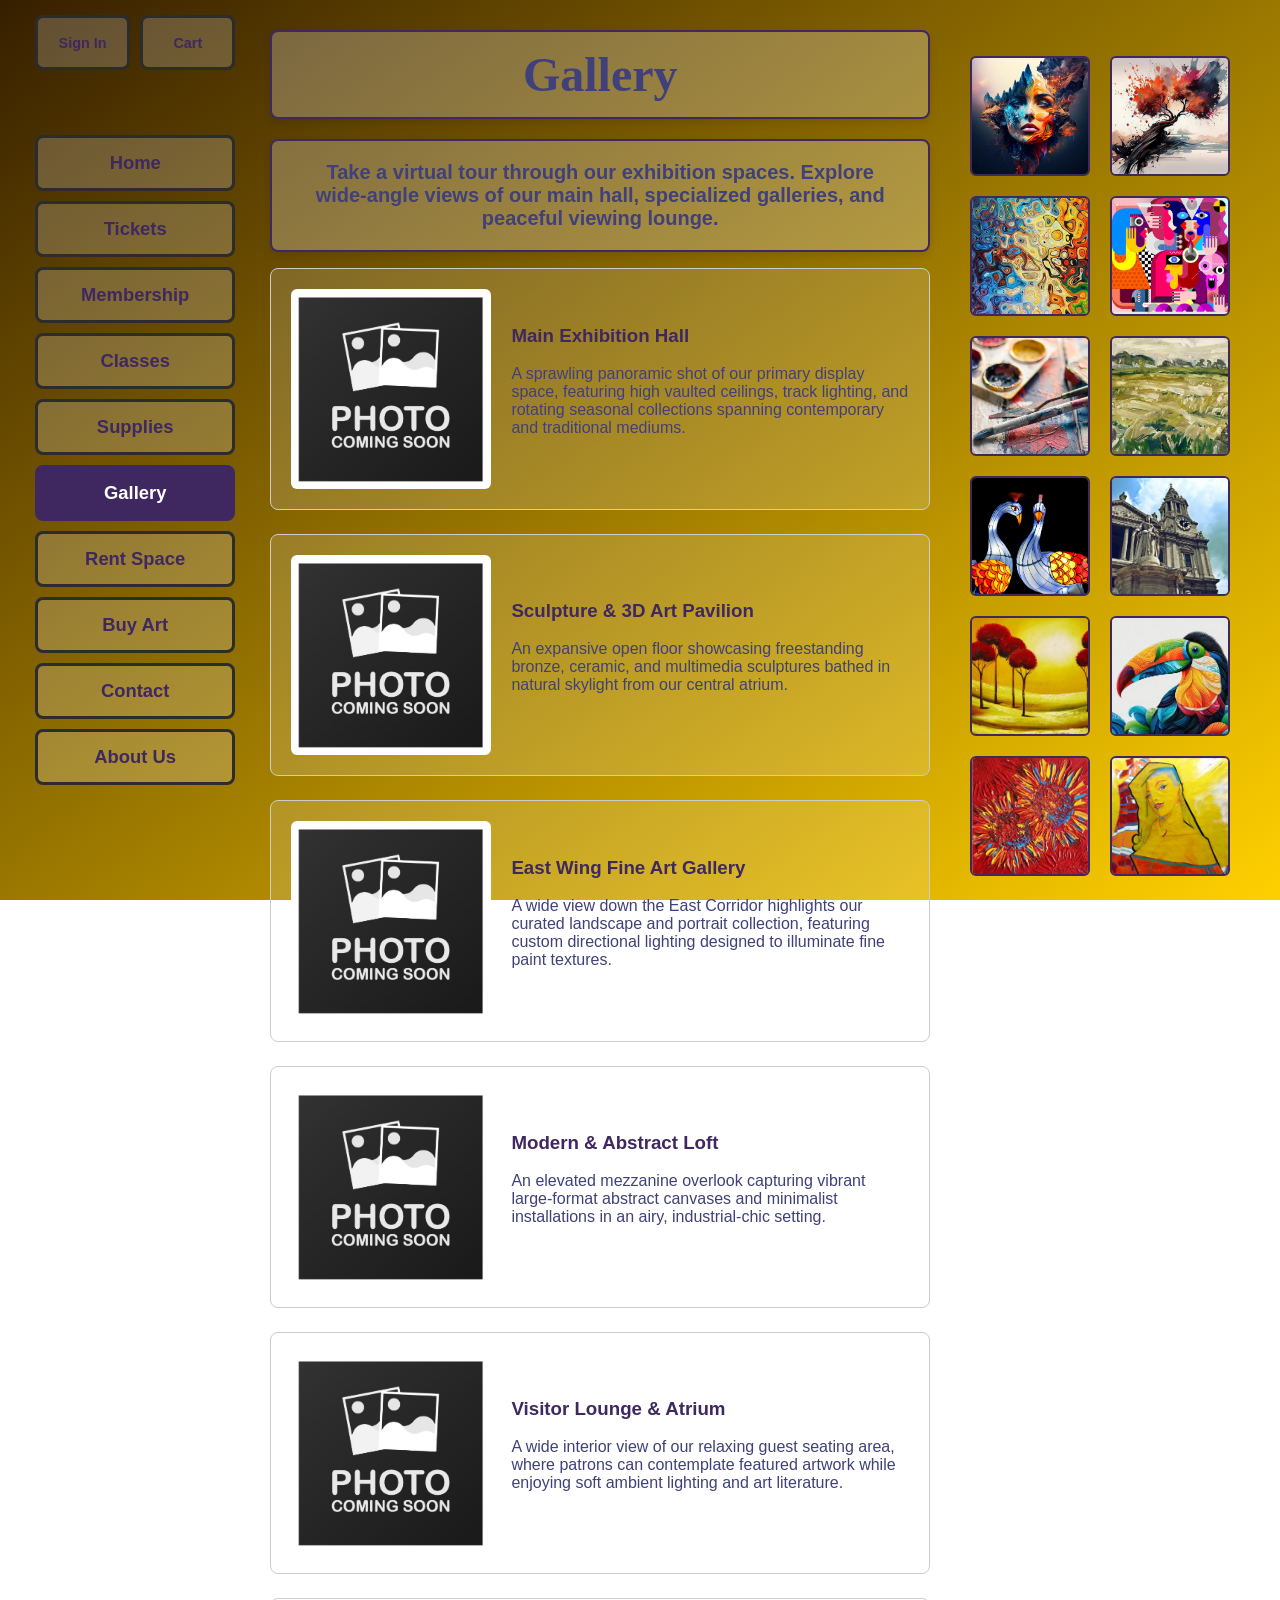
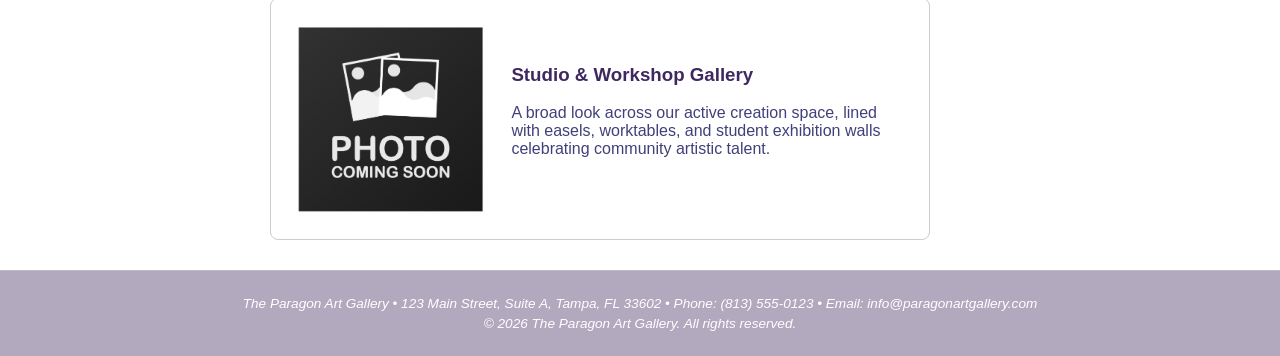
==== gallery.html @ 0c621d13 "Add files via upload" ====
<!DOCTYPE html>
<html lang="en">
<head>
  <meta charset="UTF-8">
  <title>Gallery | The Paragon Art Gallery</title>
  <meta name="viewport" content="width=device-width, initial-scale=1">
  <meta name="description" content="Take a virtual tour through The Paragon Art Gallery exhibition spaces and view our curated artwork collections.">
  <link rel="stylesheet" href="TheParagon.css">
</head>
<body>

<div class="page-container">

  <!-- COLUMN 1: NAVIGATION -->
  <nav class="sidebar-nav">
    <button class="menu-toggle" aria-label="Toggle navigation">
      &#9776; Menu
    </button>

    <div class="nav-content">
      <div class="user-actions">
        <a href="signin.html" class="btn-action">Sign In</a>
        <a href="cart.html" class="btn-action">Cart</a>
      </div>

      <ul class="nav-links">
        <li><a href="index.html">Home</a></li>
        <li><a href="tickets.html">Tickets</a></li>
        <li><a href="membership.html">Membership</a></li>
        <li><a href="classes.html">Classes</a></li>
        <li><a href="supplies.html">Supplies</a></li>
        <li><a href="gallery.html" class="active">Gallery</a></li>
        <li><a href="rentspace.html">Rent Space</a></li>
        <li><a href="buyart.html">Buy Art</a></li>
        <li><a href="contact.html">Contact</a></li>
        <li><a href="aboutus.html">About Us</a></li>
      </ul>
    </div>
  </nav>

  <!-- COLUMN 2: MAIN CONTENT -->
  <main class="content">
    <div class="header-box">
      <h1>Gallery</h1>
    </div>

    <div class="text-box">
      <p>Take a virtual tour through our exhibition spaces. Explore wide-angle views of our main hall, specialized galleries, and peaceful viewing lounge.</p>
    </div>

    <!-- GALLERY SECTIONS CONTAINER -->
    <div class="gallery-views-list">
      
      <!-- Section 1 -->
      <div class="gallery-card">
        <img src="comingsoon.jpg" alt="Wide-angle view of the Main Exhibition Hall">
        <div class="gallery-card-info">
          <h3>Main Exhibition Hall</h3>
          <p>A sprawling panoramic shot of our primary display space, featuring high vaulted ceilings, track lighting, and rotating seasonal collections spanning contemporary and traditional mediums.</p>
        </div>
      </div>

      <!-- Section 2 -->
      <div class="gallery-card">
        <img src="comingsoon.jpg" alt="Wide-angle view of the Sculpture Pavilion">
        <div class="gallery-card-info">
          <h3>Sculpture &amp; 3D Art Pavilion</h3>
          <p>An expansive open floor showcasing freestanding bronze, ceramic, and multimedia sculptures bathed in natural skylight from our central atrium.</p>
        </div>
      </div>

      <!-- Section 3 -->
      <div class="gallery-card">
        <img src="comingsoon.jpg" alt="Wide-angle view of the East Wing Impressionist Wing">
        <div class="gallery-card-info">
          <h3>East Wing Fine Art Gallery</h3>
          <p>A wide view down the East Corridor highlights our curated landscape and portrait collection, featuring custom directional lighting designed to illuminate fine paint textures.</p>
        </div>
      </div>

      <!-- Section 4 -->
      <div class="gallery-card">
        <img src="comingsoon.jpg" alt="Wide-angle view of the Modern &amp; Abstract Loft">
        <div class="gallery-card-info">
          <h3>Modern &amp; Abstract Loft</h3>
          <p>An elevated mezzanine overlook capturing vibrant large-format abstract canvases and minimalist installations in an airy, industrial-chic setting.</p>
        </div>
      </div>

      <!-- Section 5 -->
      <div class="gallery-card">
        <img src="comingsoon.jpg" alt="Wide-angle view of the Member's Lounge &amp; Reading Nook">
        <div class="gallery-card-info">
          <h3>Visitor Lounge &amp; Atrium</h3>
          <p>A wide interior view of our relaxing guest seating area, where patrons can contemplate featured artwork while enjoying soft ambient lighting and art literature.</p>
        </div>
      </div>

      <!-- Section 6 -->
      <div class="gallery-card">
        <img src="comingsoon.jpg" alt="Wide-angle view of the Studio &amp; Workshop Space">
        <div class="gallery-card-info">
          <h3>Studio &amp; Workshop Gallery</h3>
          <p>A broad look across our active creation space, lined with easels, worktables, and student exhibition walls celebrating community artistic talent.</p>
        </div>
      </div>

    </div>
  </main>

  <!-- COLUMN 3: THUMBNAIL GALLERY -->
  <aside class="gallery-sidebar">
    <img src="face.jpg" alt="Artwork with realistic female face shape but the edges blend into scenes of nature.">
    <img src="tree.jpg" alt="Artwork depicting a prominent tree shape with wavy lines, brown trunk, orange leaves, and subdued background.">
    <img src="rainbow.jpg" alt="A muddled face shape inside of what looks like a droplet covered window with a rainbow color scheme.">
    <img src="abstract.jpg" alt="Artwork with bright geometric shapes and abstract faces using a complementary color scheme.">
    <img src="materials.jpg" alt="An image of a paintbrush, paint knife, and paints on paint-stained wood.">
    <img src="field.jpg" alt="Artwork depicting a dull, subdued colored field with broad brush strokes showing green/yellow foliage and gray sky.">
    <img src="bird.jpg" alt="Artwork depicting two peacock-looking birds with bright yellow/red feathers in stained-glass style.">
    <img src="building.jpg" alt="Artwork depicting an historic building with clocktower segment and stone statue in front.">
    <img src="redtree.jpg" alt="Artwork depicting seven round-topped trees on a yellow background with white sun in the center.">
    <img src="toucan.jpg" alt="Artwork depicting a toucan bird with brightly colored segments and unusual patterns.">
    <img src="flower.jpg" alt="Artwork depicting two flowers with blue and yellow radial petals on a red background.">
    <img src="woman.jpg" alt="Artwork of a woman with yellow skin, yellow background, red dress, and angular lines.">
  </aside>

</div> <!-- End .page-container -->

<footer class="studio">
  <p>The Paragon Art Gallery &bull; 123 Main Street, Suite A, Tampa, FL 33602 &bull; Phone: (813) 555-0123 &bull; Email: info@paragonartgallery.com</p>
  <p>&copy; 2026 The Paragon Art Gallery. All rights reserved.</p>
</footer>

<!-- CONSOLIDATED JAVASCRIPT -->
<script>
  document.addEventListener('DOMContentLoaded', () => {
    
    // 1. Mobile Menu Toggle
    const menuToggle = document.querySelector('.menu-toggle');
    const navContent = document.querySelector('.nav-content');

    if (menuToggle && navContent) {
      menuToggle.addEventListener('click', () => {
        navContent.classList.toggle('is-open');
      });
    }

    // 2. Thumbnail Gallery Expansion
    const galleryImages = document.querySelectorAll('.gallery-sidebar img');

    galleryImages.forEach(img => {
      img.addEventListener('click', (e) => {
        e.stopPropagation();
        const isExpanded = img.classList.contains('expanded');
        galleryImages.forEach(i => i.classList.remove('expanded'));
        if (!isExpanded) {
          img.classList.add('expanded');
        }
      });
    });

    document.addEventListener('click', () => {
      galleryImages.forEach(i => i.classList.remove('expanded'));
    });

  });
</script>

</body>
</html>
---- TheParagon.css ----
* {
  box-sizing: border-box;
}

body {
  background-image: linear-gradient(to bottom right, rgb(54, 31, 0), rgb(255, 208, 0));
  color: #40407A;
  font-family: Arial, sans-serif, Verdana;
  margin: 0;
  background-repeat: no-repeat;
  min-height: 100vh;
  background-attachment: fixed;
}

/* ------------------------------ PAGE LAYOUT ------------------------------ */
.page-container {
  display: flex;
  flex-wrap: wrap;
  min-height: 100vh;
  justify-content: space-between;
}

/* ------------------------------ COLUMN 1: NAVIGATION SIDEBAR ------------------------------ */
.sidebar-nav {
  width: 18vw;
  min-width: 180px;
  display: flex;
  flex-direction: column;
  padding: 15px;
  margin-left: 20px;
}

/* HIDE HAMBURGER NAV ON DESKTOP BY DEFAULT */
.menu-toggle {
  display: none; 
}

.nav-content {
  display: flex;
  flex-direction: column;
  gap: 15px;
  width: 100%;
}

/* SIGN IN & CART BUTTON WRAPPER */
.user-actions {
  display: flex;
  gap: 10px;
  width: 100%;
  margin-bottom: 50px;
}

.user-actions .btn-action {
  flex: 1;
  display: flex;
  align-items: center;
  justify-content: center;
  height: 55px;
  padding: 0;
  background-color: rgba(255, 255, 255, 0.2);
  color: #3F2860 !important;
  text-decoration: none;
  font-weight: bold;
  font-size: 0.9em;
  border: 3px solid #2c2c2c;
  border-radius: 8px;
  transition: all 0.2s ease-in-out;
}

.user-actions .btn-action.active {
  background-color: #3F2860;
  color: #FFFFFF !important;
  border-color: #3F2860;
}

.user-actions .btn-action:hover {
  background-color: #3F2860;
  border-color: #3F2860;
  color: #FFFFFF !important;
  transform: scale(1.03);
}

/* NAVIGATION LINKS LIST */
.nav-links {
  list-style: none;
  padding: 0;
  margin: 0;
  display: flex;
  flex-direction: column;
  gap: 10px;
  width: 100%;
}

.nav-links a {
  display: block;
  text-decoration: none;
  text-align: center;
  padding: 14px 20px;
  font-size: 1.15em;
  font-weight: bold;
  border: 3px solid #2c2c2c;
  border-radius: 8px;
  background-color: rgba(255, 255, 255, 0.2);
  color: #3F2860;
  transition: all 0.2s ease-in-out;
}

.nav-links a:visited {
  color: #3F2860;
}

.nav-links a:hover {
  background-color: #3F2860;
  color: #FFFFFF !important;
  transform: scale(1.03);
}

.nav-links a.active {
  background-color: #3F2860;
  color: #FFFFFF !important;
  border-color: #3F2860;
}

/* ------------------------------ COLUMN 2: CENTER CONTENT AREA ------------------------------ */
.content {
  flex: 1;
  display: flex;
  flex-direction: column;
  align-items: center;
  padding: 20px;
  box-sizing: border-box;
  text-align: center;
}

.header-box {
  width: 100%;
  max-width: 900px;
  margin-top: 10px;
  margin-bottom: 20px;
  padding: 10px;
  border: 2px solid #3F2860;
  border-radius: 8px;
  background-color: rgba(255, 255, 255, 0.25);
  box-shadow: 0 4px 8px rgba(0,0,0,0.1);
  box-sizing: border-box;
}

.header-box h1 {
  font-family: "Viner Hand ITC", cursive;
  font-size: 3em;
  margin: 5px 0;
}

.header-box h2 {
  font-family: "Viner Hand ITC", cursive;
  font-size: 2.2em;
  margin: 5px 0;
}

.hero-image {
  width: 100%;
  max-width: 900px;
  height: auto;
  border: 2px solid #3F2860;
  border-radius: 8px;
  margin-top: 0;
  margin-bottom: 20px;
  box-shadow: 0 4px 8px rgba(0,0,0,0.15);
  object-fit: cover;
}

.text-box {
  width: 100%;
  max-width: 900px;
  margin-top: 0;
  padding: 10px;
  border: 2px solid #3F2860;
  border-radius: 8px;
  background-color: rgba(255, 255, 255, 0.25);
  box-shadow: 0 4px 8px rgba(0,0,0,0.1);
  box-sizing: border-box;
}

.text-box h2 {
  font-family: "Viner Hand ITC", cursive;
  font-size: 2em;
  margin-top: 0;
  margin-bottom: 0;
}

.text-box p {
  margin: 10px 20px;
  color: #40407A;
  font-size: 15pt;
  font-weight: bold;
}

/* ------------------------------ COLUMN 3: THUMBNAIL GALLERY ------------------------------ */
.gallery-sidebar {
  width: auto;
  min-width: 0;
  min-height: 100vh;
  display: grid;
  grid-template-columns: repeat(2, 120px);
  gap: 20px;
  padding: 20px;
  align-content: center;
  box-sizing: border-box;
  margin-right: 30px;
  position: sticky;
  top: 1rem;
  align-self: flex-start;
}

.gallery-sidebar img {
  width: 100%;
  aspect-ratio: 1 / 1;
  object-fit: cover;
  border: 2px solid #3F2860;
  border-radius: 6px;
  cursor: pointer;
  transition: transform 0.3s ease, box-shadow 0.3s ease;
}

.gallery-sidebar img:hover {
  transform: scale(1.05);
}

.gallery-sidebar img.expanded {
  position: fixed;
  top: 50%;
  left: 50%;
  transform: translate(-50%, -50%) !important;
  width: 80vw;
  height: 80vh;
  object-fit: contain;
  z-index: 1000;
  box-shadow: 0 0 25px rgba(0, 0, 0, 0.8);
  background-color: rgba(0, 0, 0, 0.85);
  border-radius: 8px;
  padding: 10px;
}

/* ------------------------------ SIGN-IN CONTAINER ------------------------------ */
.auth-container {
  display: flex;
  flex-direction: row;
  justify-content: space-between;
  gap: 2rem;
  background-color: rgba(255, 255, 255, 0.15);
  border: 1px solid rgba(0, 0, 0, 0.2);
  border-radius: 8px;
  padding: 2rem;
  margin: 1rem 0;
}

.auth-box {
  flex: 1;
  display: flex;
  flex-direction: column;
}

.auth-box h2 {
  margin-top: 0;
  margin-bottom: 1rem;
  font-family: inherit;
  color: #2b1f1d;
}

.signup-intro {
  margin-bottom: 1.25rem;
  font-size: 0.95rem;
  line-height: 1.4;
}

.auth-divider {
  width: 1px;
  background-color: rgba(0, 0, 0, 0.2);
  align-self: stretch;
}

.auth-form {
  display: flex;
  flex-direction: column;
  gap: 1rem;
}

.form-group {
  display: flex;
  flex-direction: column;
  gap: 0.35rem;
}

.form-group label {
  font-weight: bold;
  font-size: 0.9rem;
}

.form-group input {
  padding: 0.6rem 0.8rem;
  border: 1px solid #777;
  border-radius: 4px;
  font-size: 1rem;
  background-color: #fff;
}

.form-group input:focus {
  outline: 2px solid #553311;
  border-color: transparent;
}

.form-actions {
  display: flex;
  justify-content: space-between;
  align-items: center;
  font-size: 0.85rem;
}

.forgot-link {
  color: #2b1f1d;
  text-decoration: underline;
}

.btn {
  padding: 0.75rem 1.25rem;
  border: 1px solid rgba(0, 0, 0, 0.3);
  border-radius: 4px;
  font-size: 1rem;
  font-weight: bold;
  cursor: pointer;
  margin-top: 0.5rem;
  transition: background-color 0.2s ease;
}

.btn-primary {
  background-color: #4a3429;
  color: #ffffff;
}

.btn-primary:hover {
  background-color: #312119;
}

.btn-secondary {
  background-color: #725847;
  color: #ffffff;
}

.btn-secondary:hover {
  background-color: #554033;
}

/* ------------------------------ CART CONTAINER ------------------------------ */
#cart-container {
  background-color: rgba(255, 255, 255, 0.25);
  border: 2px solid #3F2860;
  border-radius: 8px;
  padding: 20px;
  width: 100%;
  max-width: 900px;
  margin: 15px 0;
  box-shadow: 0 4px 8px rgba(0,0,0,0.1);
}

.empty-cart-message {
  font-size: 1.2rem;
  font-style: italic;
  text-align: center;
  color: #3F2860;
  font-weight: bold;
}

.cart-item {
  display: flex;
  justify-content: space-between;
  align-items: center;
  padding: 12px 0;
  border-bottom: 1px solid rgba(63, 40, 96, 0.2);
  gap: 15px;
}

.cart-item-details {
  text-align: left;
  flex: 2;
  color: #40407A;
}

.cart-item-qty {
  display: flex;
  align-items: center;
  gap: 5px;
}

.cart-qty-input {
  width: 50px;
  padding: 5px;
  border: 1px solid #3F2860;
  border-radius: 4px;
  text-align: center;
}

.cart-item-total {
  font-weight: bold;
  color: #3F2860;
  min-width: 80px;
  text-align: right;
}

.btn-remove {
  background: #a82e2e;
  color: white;
  border: none;
  border-radius: 4px;
  font-size: 1.2rem;
  padding: 2px 8px;
  cursor: pointer;
}

.btn-remove:hover {
  background: #7a1d1d;
}

/* ------------------------------ GALLERY CARDS ------------------------------ */
.gallery-views-list {
  display: flex;
  flex-direction: column;
  gap: 1.5rem;
  margin-top: 1rem;
}

.gallery-card {
  border: 1px solid #ccc;
  padding: 1.25rem;
  border-radius: 8px;
  background-color: rgba(255, 255, 255, 0.15);
  display: flex;
  gap: 1.25rem;
  align-items: center;
  flex-wrap: wrap;
}

.gallery-card img {
  max-width: 200px;
  width: 100%;
  height: auto;
  border-radius: 6px;
  object-fit: cover;
}

.gallery-card-info {
  flex: 1;
  min-width: 220px;
  text-align: left;
}

.gallery-card-info h3 {
  margin-top: 0;
  color: #3F2860;
}

/* ------------------------------ GENERAL / FOOTER ------------------------------ */
section {
  padding-right: 0.5em;
  padding-left: 0.5em;
}

footer {
  width: 100%;
  padding: 20px 10px;
  margin-top: 10px;
  text-align: center;
  color: #FFFFFF;
  font-size: 0.85em;
  background-color: rgba(63, 40, 96, 0.4);
  border-top: 1px solid rgba(255, 255, 255, 0.2);
}

footer p {
  margin: 5px 0;
  color: #FFFFFF;
}

.studio {
  font-style: italic;
}

/* ------------------------------ MEDIA QUERIES (MOBILE) ------------------------------ */
@media (max-width: 767px) {
  .page-container {
    flex-direction: column;
  }

  .sidebar-nav {
    width: 100%;
    margin-left: 0;
    padding: 10px 15px;
  }

  .menu-toggle {
    display: block;
    width: 100%;
    padding: 12px 15px;
    background-color: #3F2860;
    color: #FFFFFF;
    border: 2px solid #2c2c2c;
    border-radius: 6px;
    font-size: 1.1rem;
    font-weight: bold;
    cursor: pointer;
    text-align: left;
  }

  .nav-content {
    display: none;
    margin-top: 10px;
  }

  .nav-content.is-open {
    display: flex;
  }

  .gallery-sidebar {
    position: static;
    width: 100%;
    margin-right: 0;
    justify-content: center;
    grid-template-columns: repeat(auto-fit, minmax(100px, 1fr));
    min-height: auto;
  }

  .auth-container {
    flex-direction: column;
  }

  .auth-divider {
    width: 100%;
    height: 1px;
  }
}
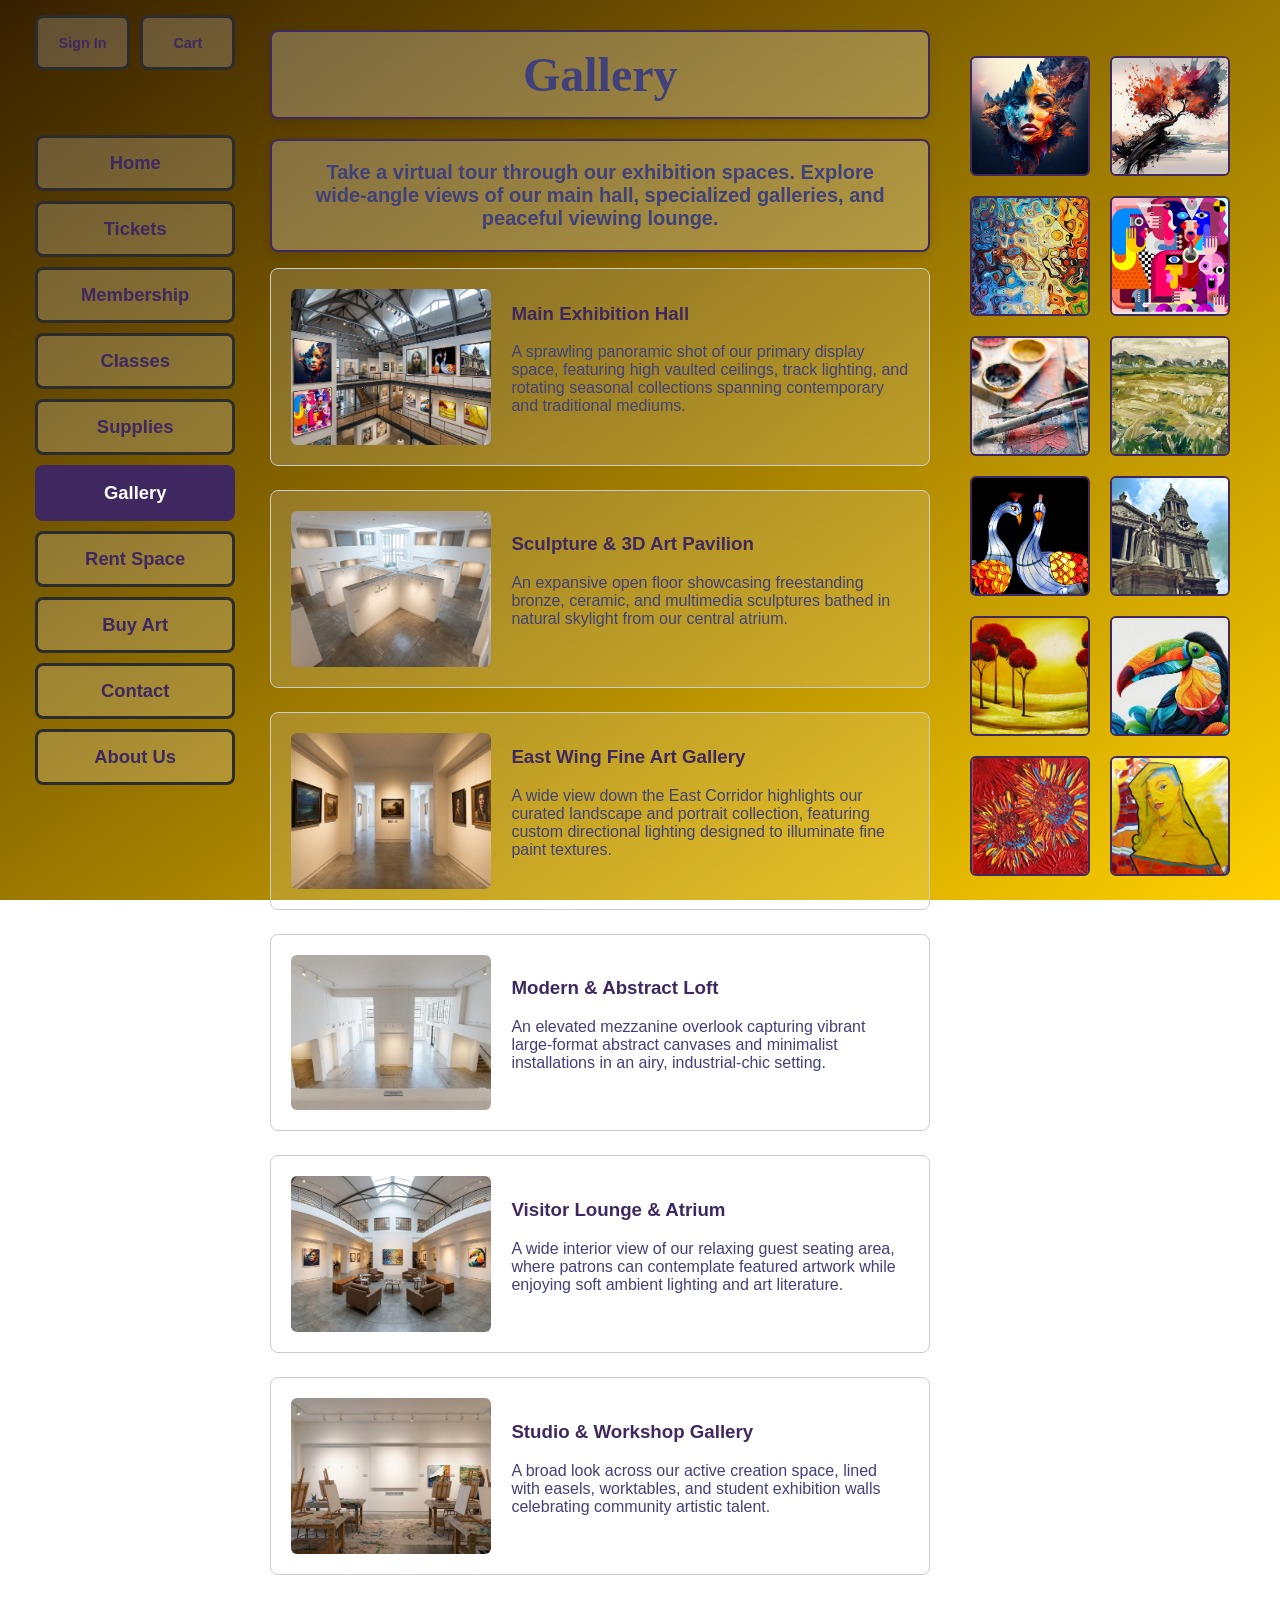
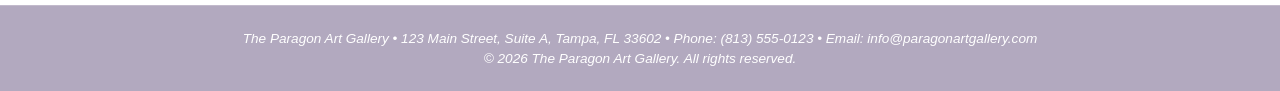
==== commit 0c29505f: "Add files via upload" ====
--- a/gallery.html
+++ b/gallery.html
@@ -53,7 +53,7 @@
       
       <!-- Section 1 -->
       <div class="gallery-card">
-        <img src="comingsoon.jpg" alt="Wide-angle view of the Main Exhibition Hall">
+        <img src="Main Exhibition Hall.jpg" alt="Wide-angle view of the Main Exhibition Hall">
         <div class="gallery-card-info">
           <h3>Main Exhibition Hall</h3>
           <p>A sprawling panoramic shot of our primary display space, featuring high vaulted ceilings, track lighting, and rotating seasonal collections spanning contemporary and traditional mediums.</p>
@@ -62,7 +62,7 @@
 
       <!-- Section 2 -->
       <div class="gallery-card">
-        <img src="comingsoon.jpg" alt="Wide-angle view of the Sculpture Pavilion">
+        <img src="Sculpture and 3D.jpg" alt="Wide-angle view of the Sculpture Pavilion">
         <div class="gallery-card-info">
           <h3>Sculpture &amp; 3D Art Pavilion</h3>
           <p>An expansive open floor showcasing freestanding bronze, ceramic, and multimedia sculptures bathed in natural skylight from our central atrium.</p>
@@ -71,7 +71,7 @@
 
       <!-- Section 3 -->
       <div class="gallery-card">
-        <img src="comingsoon.jpg" alt="Wide-angle view of the East Wing Impressionist Wing">
+        <img src="East Wing Fine Art.jpg" alt="Wide-angle view of the East Wing Impressionist Wing">
         <div class="gallery-card-info">
           <h3>East Wing Fine Art Gallery</h3>
           <p>A wide view down the East Corridor highlights our curated landscape and portrait collection, featuring custom directional lighting designed to illuminate fine paint textures.</p>
@@ -80,7 +80,7 @@
 
       <!-- Section 4 -->
       <div class="gallery-card">
-        <img src="comingsoon.jpg" alt="Wide-angle view of the Modern &amp; Abstract Loft">
+        <img src="Modern and Abstract Loft.jpg" alt="Wide-angle view of the Modern &amp; Abstract Loft">
         <div class="gallery-card-info">
           <h3>Modern &amp; Abstract Loft</h3>
           <p>An elevated mezzanine overlook capturing vibrant large-format abstract canvases and minimalist installations in an airy, industrial-chic setting.</p>
@@ -89,7 +89,7 @@
 
       <!-- Section 5 -->
       <div class="gallery-card">
-        <img src="comingsoon.jpg" alt="Wide-angle view of the Member's Lounge &amp; Reading Nook">
+        <img src="Visitor Lounge.jpg" alt="Wide-angle view of the Member's Lounge &amp; Reading Nook">
         <div class="gallery-card-info">
           <h3>Visitor Lounge &amp; Atrium</h3>
           <p>A wide interior view of our relaxing guest seating area, where patrons can contemplate featured artwork while enjoying soft ambient lighting and art literature.</p>
@@ -98,7 +98,7 @@
 
       <!-- Section 6 -->
       <div class="gallery-card">
-        <img src="comingsoon.jpg" alt="Wide-angle view of the Studio &amp; Workshop Space">
+        <img src="Studio and Workshop.jpg" alt="Wide-angle view of the Studio &amp; Workshop Space">
         <div class="gallery-card-info">
           <h3>Studio &amp; Workshop Gallery</h3>
           <p>A broad look across our active creation space, lined with easels, worktables, and student exhibition walls celebrating community artistic talent.</p>
@@ -133,6 +133,27 @@
 
 <!-- CONSOLIDATED JAVASCRIPT -->
 <script>
+  // Helper function: Add item to localStorage cart
+  function addToCart(newItem) {
+    const cart = JSON.parse(localStorage.getItem('paragonCart')) || [];
+    
+    const existingItem = cart.find(item => item.name === newItem.name);
+    if (existingItem) {
+      existingItem.quantity += newItem.quantity || 1;
+    } else {
+      cart.push({
+        name: newItem.name,
+        price: newItem.price,
+        quantity: newItem.quantity || 1,
+        details: newItem.details || ''
+      });
+    }
+    
+    localStorage.setItem('paragonCart', JSON.stringify(cart));
+    alert(`${newItem.name} has been added to your cart.`);
+  }
+
+  // Event Listeners
   document.addEventListener('DOMContentLoaded', () => {
     
     // 1. Mobile Menu Toggle
@@ -145,8 +166,28 @@
       });
     }
 
-    // 2. Thumbnail Gallery Expansion
-    const galleryImages = document.querySelectorAll('.gallery-sidebar img');
+    // 2. Add to Cart Listeners
+    const cartButtons = document.querySelectorAll('.add-to-cart-btn');
+
+    cartButtons.forEach(button => {
+      button.addEventListener('click', () => {
+        const name = button.getAttribute('data-name');
+        const price = parseFloat(button.getAttribute('data-price'));
+        const details = button.getAttribute('data-details') || '';
+
+        addToCart({
+          name: name,
+          price: price,
+          quantity: 1,
+          details: details
+        });
+      });
+    });
+
+    // 3. Image Expansion (Sidebar + Gallery Page Content)
+    const galleryImages = document.querySelectorAll(
+      '.gallery-sidebar img, .rent-space-list img, .art-card img, .gallery-views-list img, .gallery-card img'
+    );
 
     galleryImages.forEach(img => {
       img.addEventListener('click', (e) => {
--- a/TheParagon.css
+++ b/TheParagon.css
@@ -122,6 +122,14 @@
 }
 
 /* ------------------------------ COLUMN 2: CENTER CONTENT AREA ------------------------------ */
+.art-card img {
+  max-width: 200px;
+  width: 100%;
+  height: auto;
+  border-radius: 6px;
+  object-fit: cover;
+}
+
 .content {
   flex: 1;
   display: flex;
@@ -218,27 +226,47 @@
   object-fit: cover;
   border: 2px solid #3F2860;
   border-radius: 6px;
+}
+
+.gallery-sidebar img,
+.art-card img,
+.buy-art-list img,
+.rent-space-list img,
+.gallery-views-list img,
+.gallery-card img {
   cursor: pointer;
   transition: transform 0.3s ease, box-shadow 0.3s ease;
 }
 
-.gallery-sidebar img:hover {
+.gallery-sidebar img:hover,
+.art-card img:hover,
+.buy-art-list img:hover,
+.rent-space-list img:hover,
+.gallery-views-list img:hover,
+.gallery-card img:hover {
   transform: scale(1.05);
 }
 
-.gallery-sidebar img.expanded {
-  position: fixed;
-  top: 50%;
-  left: 50%;
+.gallery-sidebar img.expanded,
+.art-card img.expanded,
+.buy-art-list img.expanded,
+.rent-space-list img.expanded,
+.gallery-views-list img.expanded,
+.gallery-card img.expanded {
+  position: fixed !important;
+  top: 50% !important;
+  left: 50% !important;
   transform: translate(-50%, -50%) !important;
-  width: 80vw;
-  height: 80vh;
-  object-fit: contain;
-  z-index: 1000;
-  box-shadow: 0 0 25px rgba(0, 0, 0, 0.8);
-  background-color: rgba(0, 0, 0, 0.85);
-  border-radius: 8px;
-  padding: 10px;
+  width: 80vw !important;
+  max-width: 80vw !important;
+  height: 80vh !important;
+  max-height: 80vh !important;
+  object-fit: contain !important;
+  z-index: 99999 !important;
+  box-shadow: 0 0 25px rgba(0, 0, 0, 0.85);
+  background-color: rgba(0, 0, 0, 0.9);
+  border-radius: 8px;
+  padding: 15px;
 }
 
 /* ------------------------------ SIGN-IN CONTAINER ------------------------------ */
